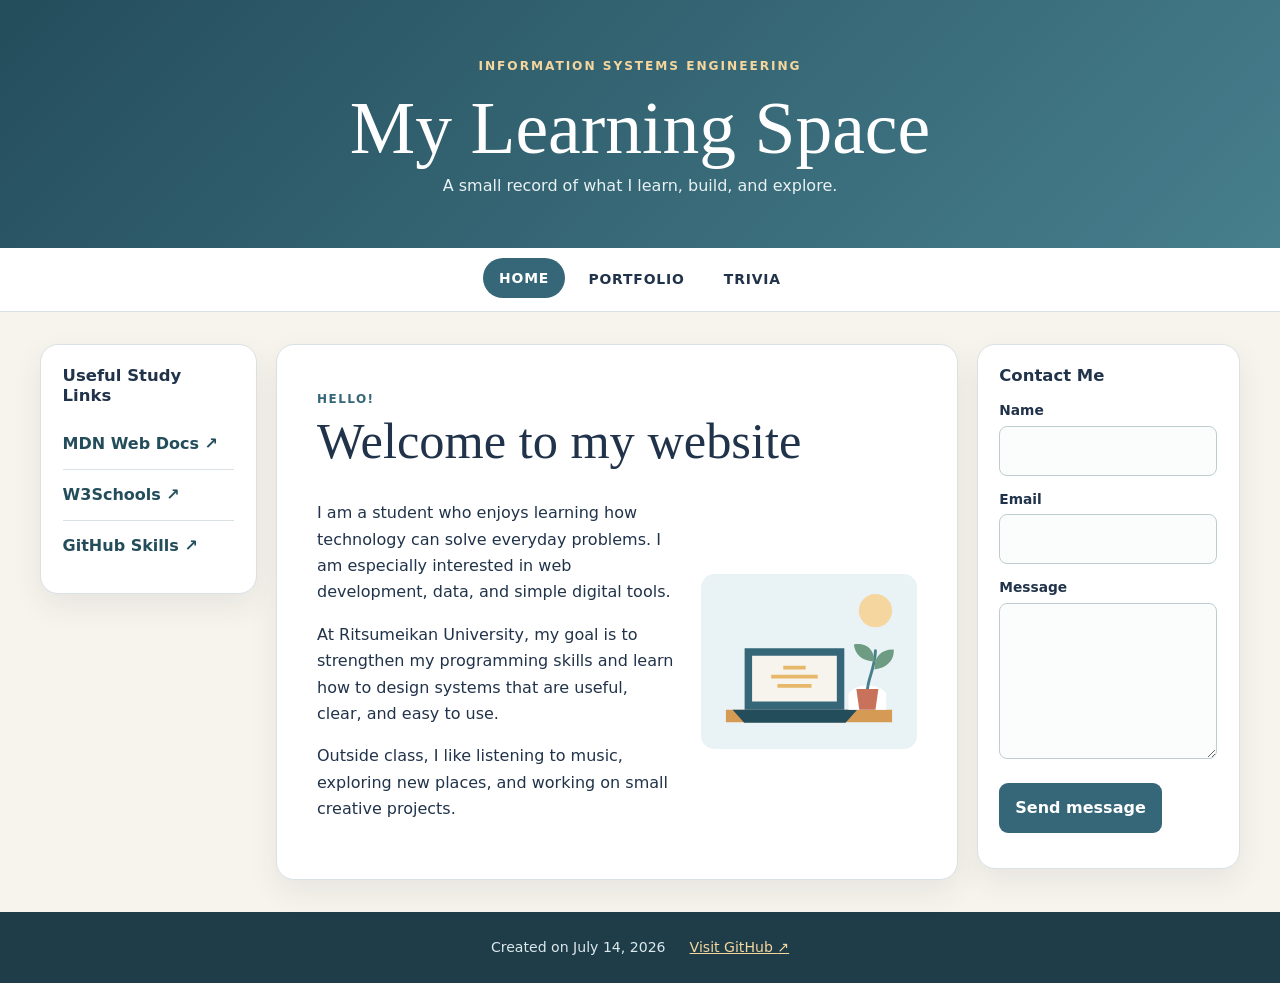
==== index.html @ 0b8f45c7 "init" ====
<!doctype html>
<html lang="en">
<head>
  <meta charset="utf-8">
  <meta name="viewport" content="width=device-width, initial-scale=1">
  <meta name="description" content="A student learning portfolio for Information Systems Engineering.">
  <title>My Learning Space | Home</title>
  <link rel="stylesheet" href="style.css">
</head>
<body>
  <header class="site-header">
    <p class="eyebrow">Information Systems Engineering</p>
    <h1>My Learning Space</h1>
    <p>A small record of what I learn, build, and explore.</p>
  </header>

  <nav class="site-nav" aria-label="Main navigation">
    <a class="active" href="index.html" aria-current="page">Home</a>
    <a href="portfolio.html">Portfolio</a>
    <a href="trivia.html">Trivia</a>
  </nav>

  <div class="page-grid">
    <aside class="panel sidebar" aria-labelledby="study-links-title">
      <h2 id="study-links-title">Useful Study Links</h2>
      <ul class="link-list">
        <li><a href="https://developer.mozilla.org/" target="_blank" rel="noopener noreferrer">MDN Web Docs <span aria-hidden="true">↗</span></a></li>
        <li><a href="https://www.w3schools.com/" target="_blank" rel="noopener noreferrer">W3Schools <span aria-hidden="true">↗</span></a></li>
        <li><a href="https://github.com/skills" target="_blank" rel="noopener noreferrer">GitHub Skills <span aria-hidden="true">↗</span></a></li>
      </ul>
    </aside>

    <main class="panel main-content">
      <span class="section-label">Hello!</span>
      <h2>Welcome to my website</h2>
      <div class="intro">
        <div>
          <p>I am a student who enjoys learning how technology can solve everyday problems. I am especially interested in web development, data, and simple digital tools.</p>
          <p>At Ritsumeikan University, my goal is to strengthen my programming skills and learn how to design systems that are useful, clear, and easy to use.</p>
          <p>Outside class, I like listening to music, exploring new places, and working on small creative projects.</p>
        </div>
        <img class="hero-illustration" src="learning-illustration.svg" alt="Illustration of a laptop, a book, and a plant on a desk">
      </div>
    </main>

    <aside class="panel contact-panel" aria-labelledby="contact-title">
      <h2 id="contact-title">Contact Me</h2>
      <form class="contact-form" id="contact-form">
        <label for="name">Name</label>
        <input id="name" name="name" type="text" minlength="2" required autocomplete="name">

        <label for="email">Email</label>
        <input id="email" name="email" type="email" required autocomplete="email">

        <label for="message">Message</label>
        <textarea id="message" name="message" rows="5" minlength="10" required></textarea>

        <button type="submit">Send message</button>
        <p class="form-status" role="status" aria-live="polite"></p>
      </form>
    </aside>
  </div>

  <footer class="site-footer">
    <p>Created on July 14, 2026</p>
    <a href="https://github.com/" target="_blank" rel="noopener noreferrer">Visit GitHub <span aria-hidden="true">↗</span></a>
  </footer>

  <script src="script.js"></script>
</body>
</html>
---- style.css ----
:root {
  --ink: #21334a;
  --muted: #5d6b7a;
  --paper: #ffffff;
  --cream: #f7f4ed;
  --blue-soft: #e9f2f5;
  --blue: #356779;
  --blue-dark: #244d5c;
  --gold: #e8b86a;
  --line: #d9e1e4;
  --shadow: 0 12px 30px rgba(33, 51, 74, 0.08);
}

* { box-sizing: border-box; }

body {
  margin: 0;
  color: var(--ink);
  background: var(--cream);
  font-family: Inter, ui-sans-serif, system-ui, -apple-system, BlinkMacSystemFont, "Segoe UI", sans-serif;
  line-height: 1.65;
}

a { color: var(--blue-dark); }

.site-header {
  padding: 3.5rem 1.5rem 3rem;
  color: white;
  text-align: center;
  background: linear-gradient(135deg, #244d5c, #477f8d);
}

.site-header h1 {
  max-width: 1100px;
  margin: 0 auto 0.35rem;
  font-family: Georgia, "Times New Roman", serif;
  font-size: clamp(2.4rem, 6vw, 4.6rem);
  font-weight: 500;
  line-height: 1.05;
}

.site-header p { margin: 0; color: #e8f1f3; }

.site-header .eyebrow {
  margin-bottom: 0.9rem;
  color: #f4d69e;
  font-size: 0.76rem;
  font-weight: 800;
  letter-spacing: 0.16em;
  text-transform: uppercase;
}

.site-nav {
  position: sticky;
  z-index: 10;
  top: 0;
  display: flex;
  justify-content: center;
  gap: 0.45rem;
  padding: 0.7rem 1rem;
  background: rgba(255, 255, 255, 0.96);
  border-bottom: 1px solid var(--line);
  backdrop-filter: blur(10px);
}

.site-nav a {
  padding: 0.55rem 1rem;
  border-radius: 999px;
  color: var(--ink);
  font-size: 0.87rem;
  font-weight: 750;
  letter-spacing: 0.06em;
  text-decoration: none;
  text-transform: uppercase;
  transition: background 180ms ease, color 180ms ease, transform 180ms ease;
}

.site-nav a:hover,
.site-nav a:focus-visible,
.site-nav a.active {
  color: white;
  background: var(--blue);
  transform: translateY(-1px);
}

.page-grid {
  display: grid;
  grid-template-columns: minmax(190px, 0.7fr) minmax(0, 2.2fr) minmax(220px, 0.85fr);
  gap: 1.2rem;
  width: min(1200px, calc(100% - 2rem));
  margin: 2rem auto;
  align-items: start;
}

.panel {
  padding: 1.35rem;
  background: var(--paper);
  border: 1px solid var(--line);
  border-radius: 18px;
  box-shadow: var(--shadow);
}

.panel h2 { margin: 0 0 0.8rem; line-height: 1.2; }
.main-content { min-height: 440px; padding: clamp(1.4rem, 4vw, 2.5rem); }
.main-content > h2 { font-family: Georgia, "Times New Roman", serif; font-size: clamp(2rem, 4vw, 3.15rem); font-weight: 500; }

.section-label {
  color: var(--blue);
  font-size: 0.75rem;
  font-weight: 800;
  letter-spacing: 0.12em;
  text-transform: uppercase;
}

.sidebar h2,
.contact-panel h2 { font-size: 1.03rem; }

.link-list { margin: 0; padding: 0; list-style: none; }
.link-list li + li { border-top: 1px solid var(--line); }
.link-list a { display: block; padding: 0.75rem 0; font-weight: 650; text-decoration: none; }
.link-list a:hover { color: var(--blue); text-decoration: underline; text-underline-offset: 4px; }

.intro { display: grid; grid-template-columns: 1.25fr 0.75fr; gap: 1.5rem; align-items: center; }
.hero-illustration { width: 100%; max-width: 310px; margin-inline: auto; }

.contact-form label { display: block; margin: 0.75rem 0 0.25rem; font-size: 0.86rem; font-weight: 750; }
input, textarea {
  width: 100%;
  padding: 0.68rem 0.75rem;
  color: var(--ink);
  background: #fbfcfc;
  border: 1px solid #bfcdd2;
  border-radius: 8px;
  font: inherit;
}
input:focus, textarea:focus { outline: 3px solid #c8e2e9; border-color: var(--blue); }

button {
  margin-top: 1rem;
  padding: 0.72rem 1rem;
  color: white;
  background: var(--blue);
  border: 0;
  border-radius: 9px;
  font: inherit;
  font-weight: 750;
  cursor: pointer;
}
button:hover { background: var(--blue-dark); }
.button-secondary { color: var(--blue-dark); background: var(--blue-soft); }
.button-secondary:hover { background: #d7e8ed; }
.form-status { margin-bottom: 0; color: var(--blue-dark); font-size: 0.86rem; }

.table-wrap { margin-top: 1.5rem; overflow-x: auto; border: 1px solid var(--line); border-radius: 12px; }
table { width: 100%; border-collapse: collapse; font-size: 0.9rem; }
caption { padding: 0.7rem; color: var(--muted); text-align: left; }
th, td { padding: 0.85rem; border-top: 1px solid var(--line); text-align: left; vertical-align: top; }
th { color: white; background: var(--blue); font-size: 0.78rem; letter-spacing: 0.04em; text-transform: uppercase; }
tbody tr:nth-child(even) { background: #f3f8f9; }

.quiz-form fieldset { margin: 1rem 0; padding: 1rem; border: 1px solid var(--line); border-radius: 12px; }
.quiz-form legend { padding: 0 0.35rem; font-weight: 750; }
.quiz-form label { display: block; margin: 0.45rem 0; }
.quiz-form input { width: auto; margin-right: 0.45rem; }
.quiz-result { margin-top: 1rem; padding: 1rem; background: var(--blue-soft); border-left: 5px solid var(--blue); border-radius: 8px; font-weight: 700; }

.site-footer {
  display: flex;
  justify-content: center;
  gap: 1.5rem;
  padding: 1.5rem;
  color: #dce9ec;
  background: #1e3d49;
  font-size: 0.88rem;
}
.site-footer p { margin: 0; }
.site-footer a { color: #f4d69e; }

@media (max-width: 900px) {
  .page-grid { grid-template-columns: 1fr 1fr; }
  .main-content { grid-column: 1 / -1; grid-row: 1; }
}

@media (max-width: 620px) {
  .site-header { padding-block: 2.7rem; }
  .site-nav { gap: 0; }
  .site-nav a { padding-inline: 0.7rem; font-size: 0.75rem; }
  .page-grid { grid-template-columns: 1fr; width: min(100% - 1rem, 1200px); margin-block: 0.75rem; }
  .main-content, .sidebar, .contact-panel { grid-column: auto; }
  .main-content { grid-row: auto; }
  .intro { grid-template-columns: 1fr; }
  .hero-illustration { max-width: 230px; }
  .site-footer { flex-direction: column; gap: 0.35rem; text-align: center; }
}
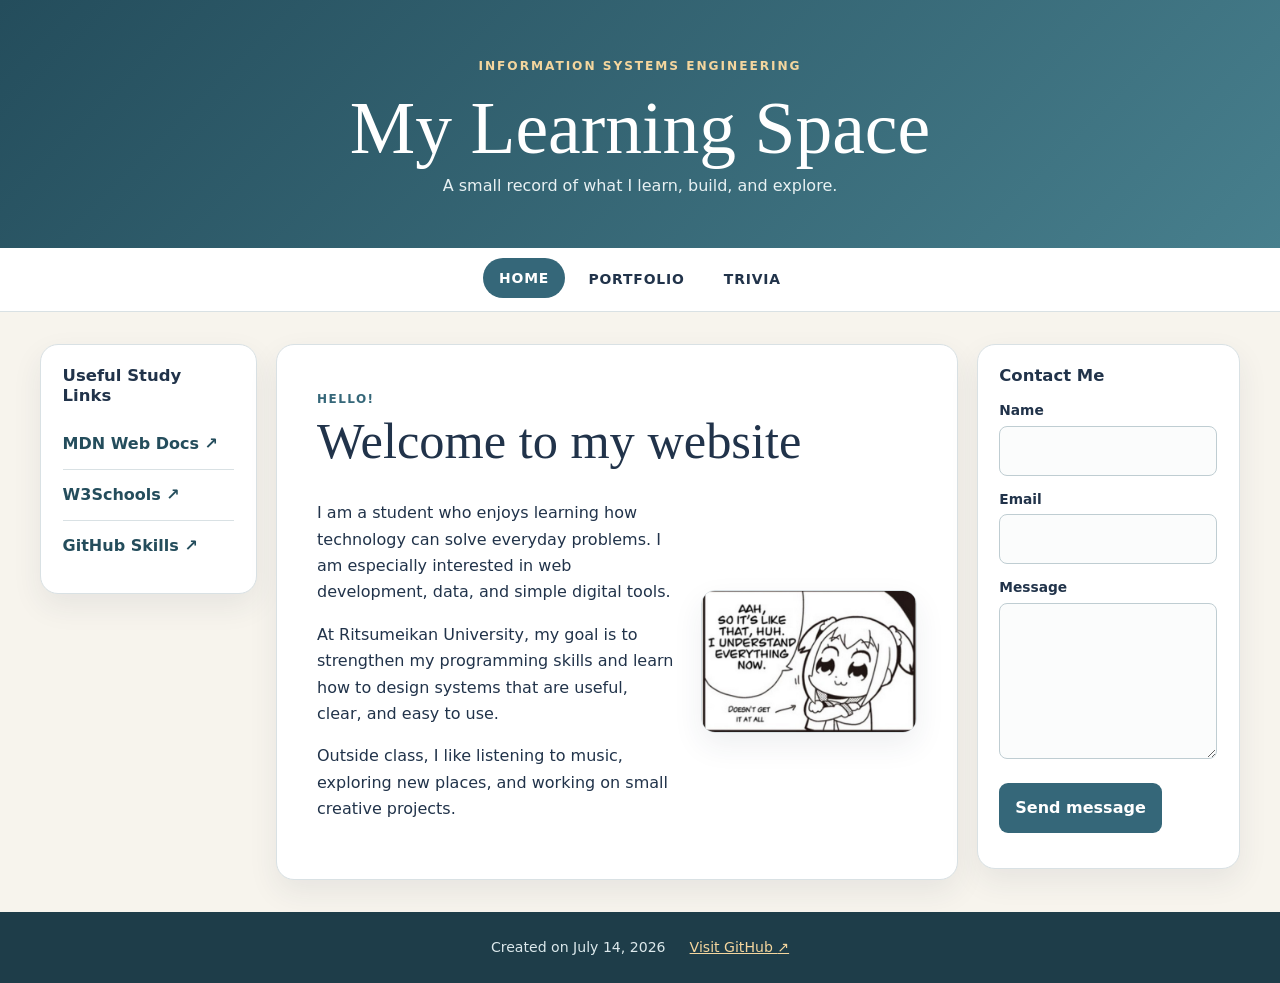
==== commit fee0f355: "Replace homepage image" ====
--- a/index.html
+++ b/index.html
@@ -39,7 +39,7 @@
           <p>At Ritsumeikan University, my goal is to strengthen my programming skills and learn how to design systems that are useful, clear, and easy to use.</p>
           <p>Outside class, I like listening to music, exploring new places, and working on small creative projects.</p>
         </div>
-        <img class="hero-illustration" src="learning-illustration.svg" alt="Illustration of a laptop, a book, and a plant on a desk">
+        <img class="hero-illustration" src="IMG_4674.JPG" alt="Black-and-white manga reaction image about understanding something">
       </div>
     </main>
 
--- a/style.css
+++ b/style.css
@@ -121,7 +121,15 @@
 .link-list a:hover { color: var(--blue); text-decoration: underline; text-underline-offset: 4px; }
 
 .intro { display: grid; grid-template-columns: 1.25fr 0.75fr; gap: 1.5rem; align-items: center; }
-.hero-illustration { width: 100%; max-width: 310px; margin-inline: auto; }
+.hero-illustration {
+  width: 100%;
+  max-width: 310px;
+  height: auto;
+  margin-inline: auto;
+  border: 1px solid var(--line);
+  border-radius: 14px;
+  box-shadow: var(--shadow);
+}
 
 .contact-form label { display: block; margin: 0.75rem 0 0.25rem; font-size: 0.86rem; font-weight: 750; }
 input, textarea {
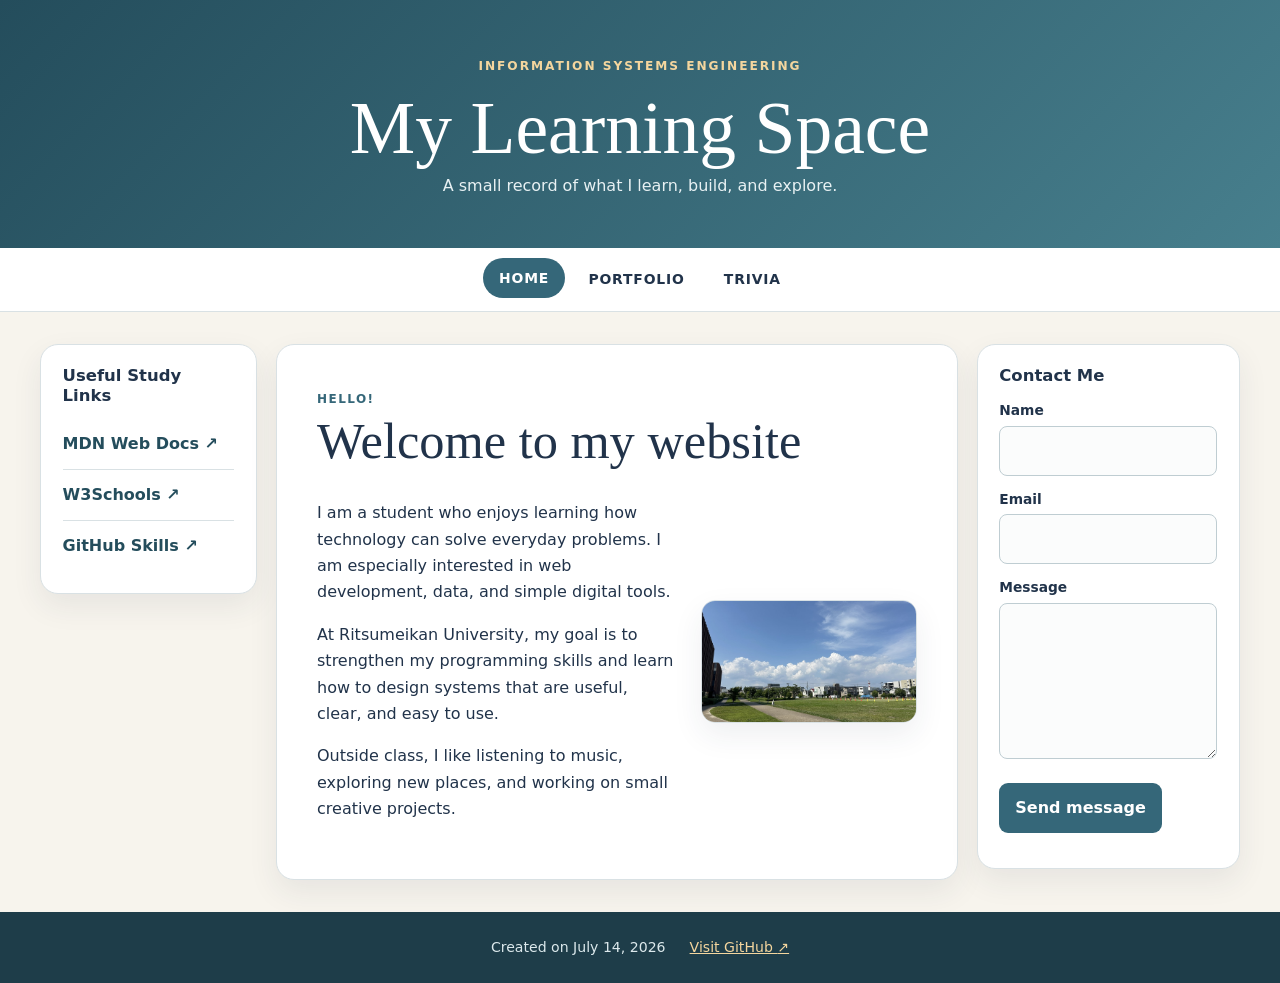
==== commit 781040ee: "Replace homepage image with campus photo" ====
--- a/index.html
+++ b/index.html
@@ -39,7 +39,7 @@
           <p>At Ritsumeikan University, my goal is to strengthen my programming skills and learn how to design systems that are useful, clear, and easy to use.</p>
           <p>Outside class, I like listening to music, exploring new places, and working on small creative projects.</p>
         </div>
-        <img class="hero-illustration" src="IMG_4674.JPG" alt="Black-and-white manga reaction image about understanding something">
+        <img class="hero-illustration" src="campus-sky.jpeg" alt="A sunny campus lawn beneath a blue sky and white clouds">
       </div>
     </main>
 
